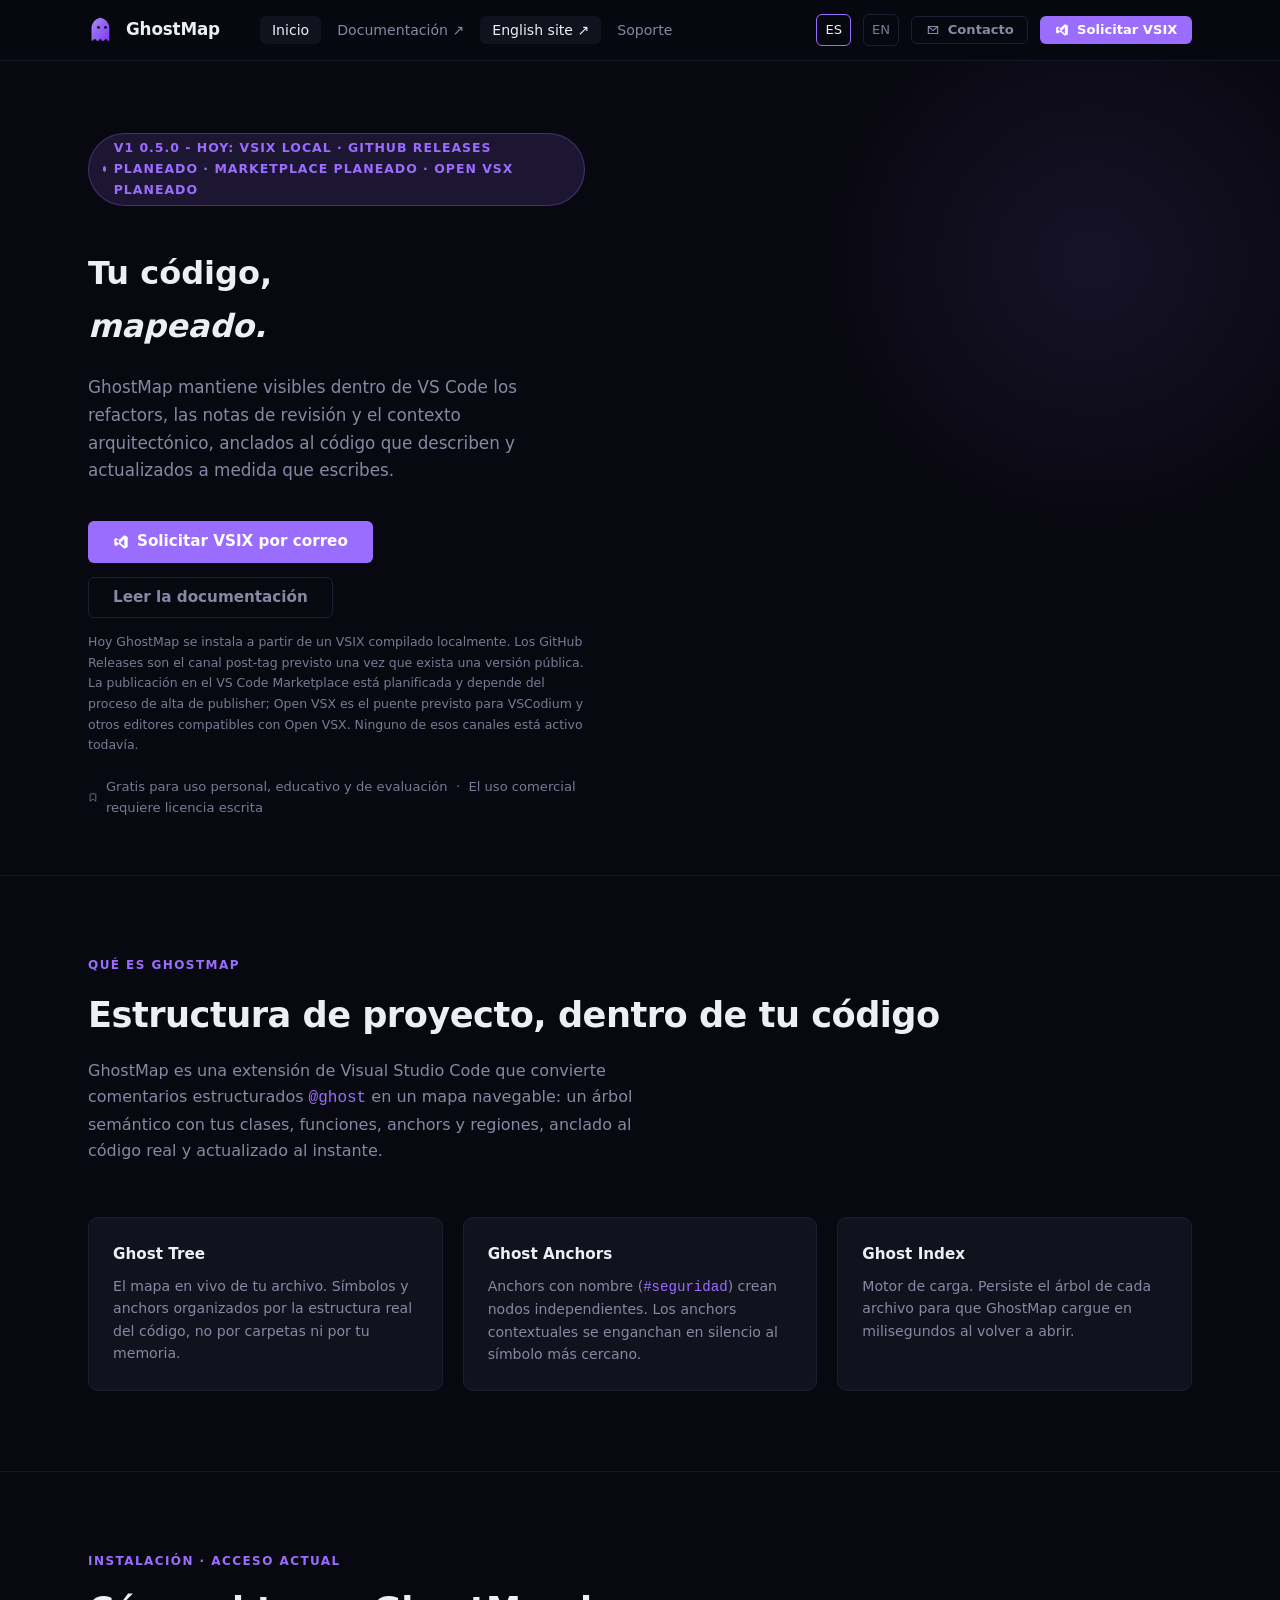
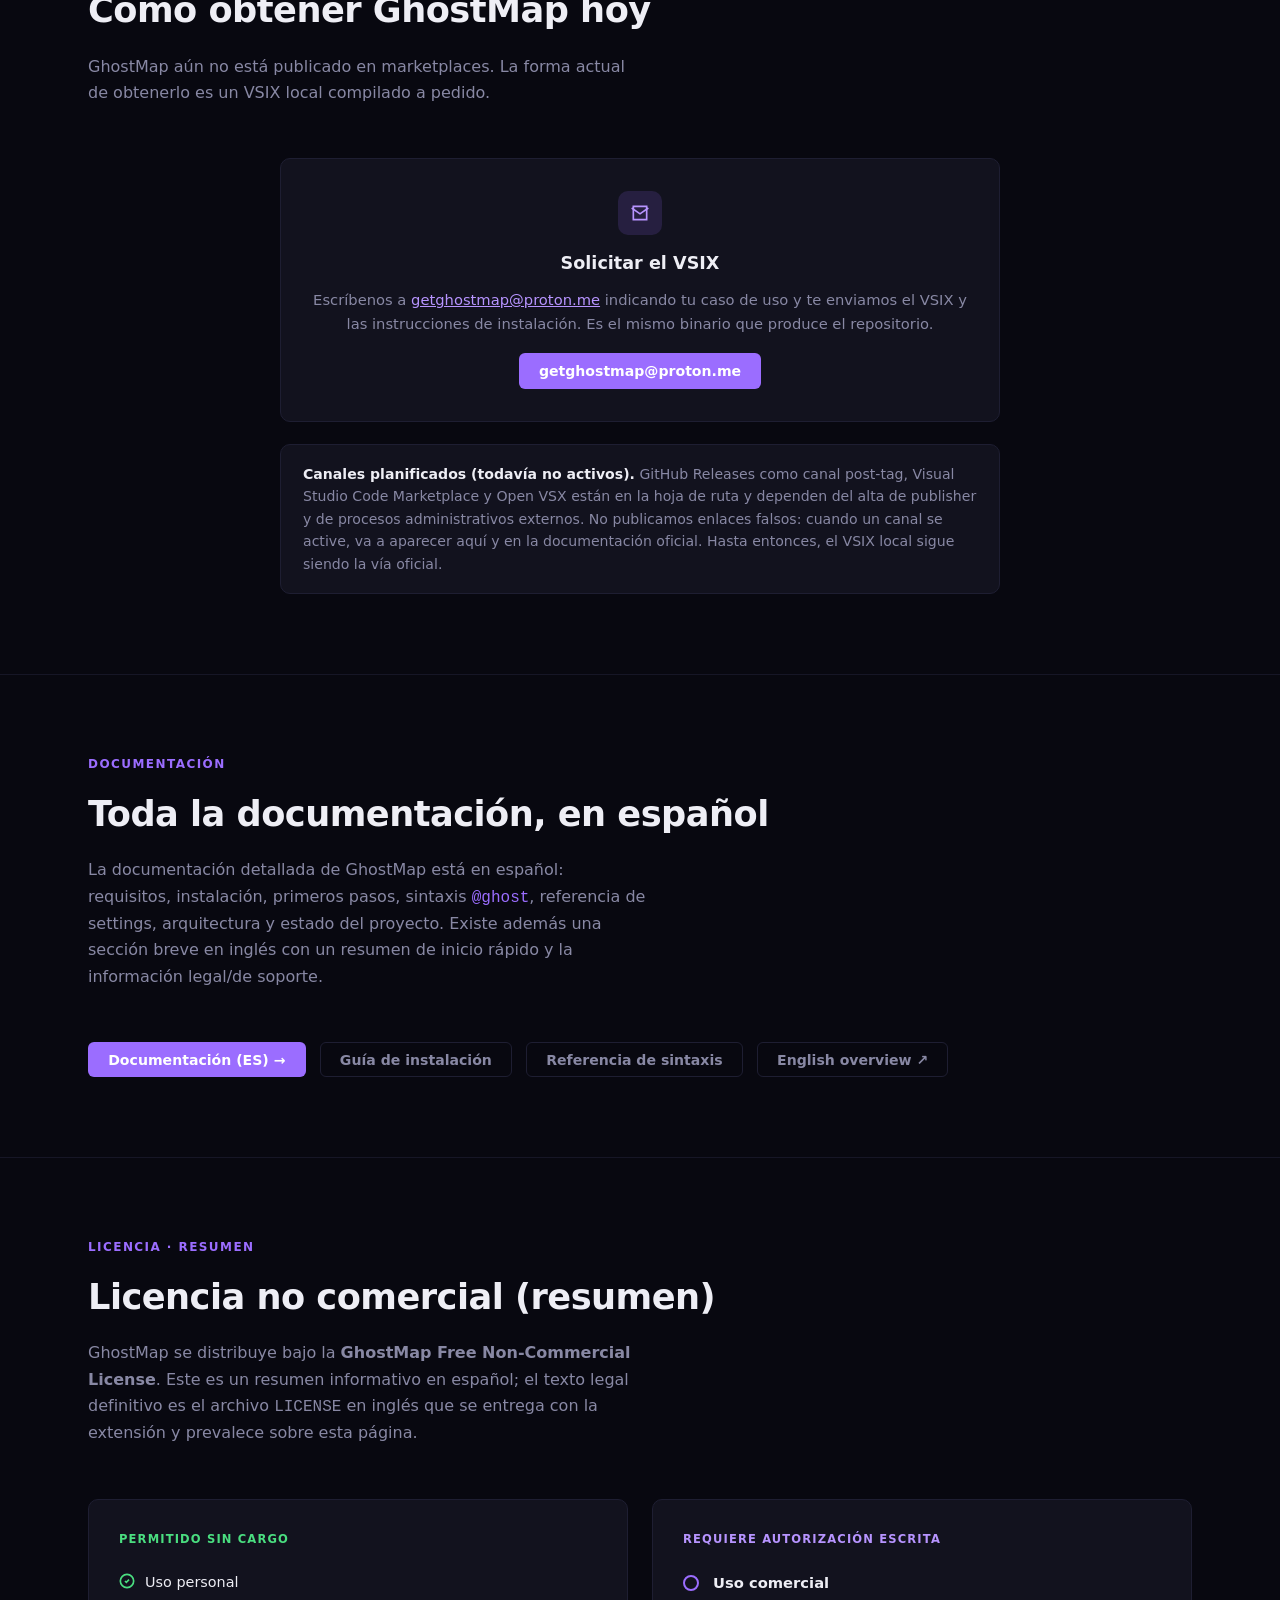
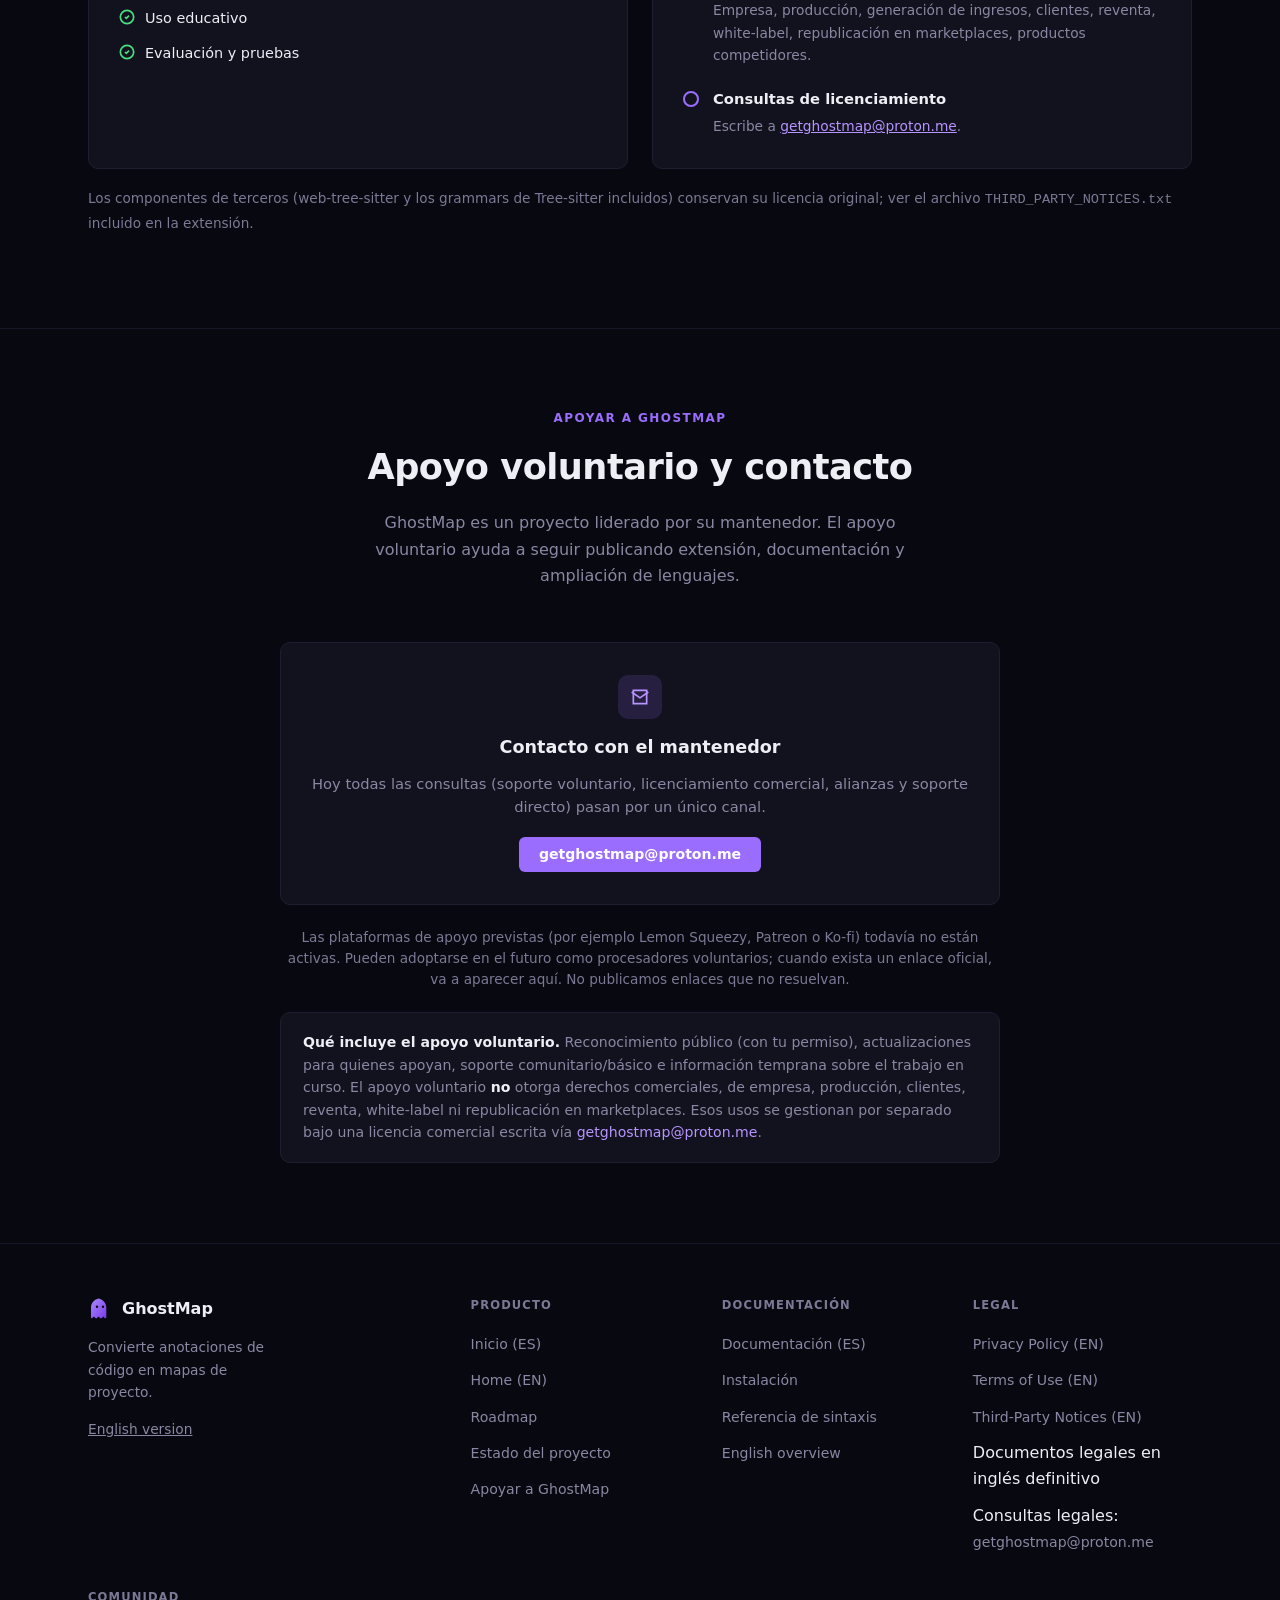
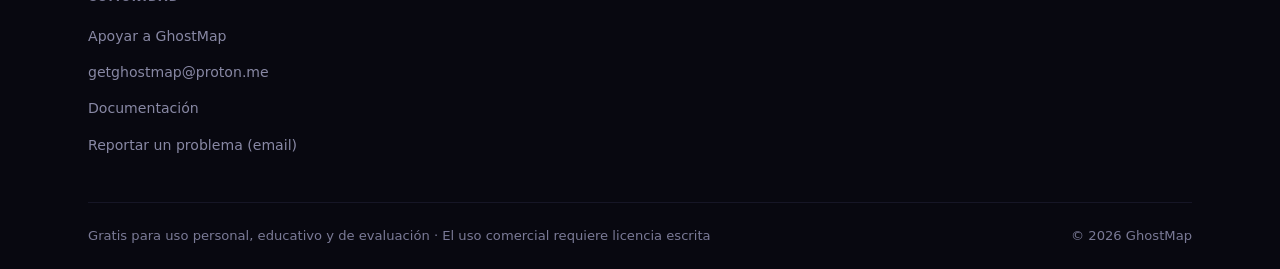
==== es/index.html @ 794456ee "chore(publication): add spanish entry and canonical logo" ====
<!DOCTYPE html>
<html lang="es">
<head>
  <meta charset="UTF-8" />
  <meta name="viewport" content="width=device-width, initial-scale=1.0" />
  <title>GhostMap - Tu código, mapeado.</title>
  <meta name="description" content="GhostMap es una extensión de productividad para VS Code que convierte anotaciones @ghost en un mapa de proyecto navegable. Gratis para uso personal, educativo y de evaluación." />
  <link rel="icon" type="image/svg+xml" href="../img/ghost-logo.svg" />
  <link rel="alternate icon" type="image/png" href="../img/ghost-logo.png" />
  <link rel="preconnect" href="https://fonts.googleapis.com">
  <link rel="preconnect" href="https://fonts.gstatic.com" crossorigin>
  <link href="https://fonts.googleapis.com/css2?family=Space+Grotesk:wght@400;500;600;700;800&family=Inter:wght@400;500;600;700&family=JetBrains+Mono:wght@400;500;700&display=swap" rel="stylesheet">
  <link rel="canonical" href="https://ghostmap-liard.vercel.app/es/" />
  <link rel="alternate" hreflang="en" href="https://ghostmap-liard.vercel.app/" />
  <link rel="alternate" hreflang="es" href="https://ghostmap-liard.vercel.app/es/" />
  <link rel="alternate" hreflang="x-default" href="https://ghostmap-liard.vercel.app/" />
  <meta name="theme-color" content="#080810" />
  <meta name="author" content="GhostMap contributors" />
  <meta name="referrer" content="strict-origin-when-cross-origin" />
  <meta http-equiv="Content-Security-Policy" content="default-src 'self'; style-src 'self' 'unsafe-inline' https://fonts.googleapis.com; font-src 'self' https://fonts.gstatic.com; img-src 'self' data:; connect-src 'self'; frame-ancestors 'none'; base-uri 'self'; form-action 'self'" />

  <meta property="og:type" content="website" />
  <meta property="og:site_name" content="GhostMap" />
  <meta property="og:locale" content="es_ES" />
  <meta property="og:locale:alternate" content="en_US" />
  <meta property="og:title" content="GhostMap - Tu código, mapeado." />
  <meta property="og:description" content="Un mapa navegable y en vivo de tu código dentro de VS Code. 19 lenguajes. Anotaciones @ghost. Sin telemetría." />
  <meta property="og:url" content="https://ghostmap-liard.vercel.app/es/" />
  <meta property="og:image" content="../img/ghost-logo.png" />
  <meta name="twitter:card" content="summary" />
  <meta name="twitter:title" content="GhostMap - Tu código, mapeado." />
  <meta name="twitter:description" content="Un mapa navegable y en vivo de tu código dentro de VS Code. 19 lenguajes. Anotaciones @ghost. Sin telemetría." />
  <meta name="twitter:image" content="../img/ghost-logo.png" />

  <link rel="stylesheet" href="../css/styles.css" />
</head>
<body>

<a class="skip-link" href="#main">Saltar al contenido</a>

<header class="nav">
  <div class="container nav__inner">
    <a href="index.html" class="nav__brand">
      <img src="../img/ghost-logo.svg" alt="GhostMap" />
      GhostMap
    </a>
    <nav>
      <ul class="nav__links" id="primary-nav">
        <li><a href="index.html">Inicio</a></li>
        <li><a href="https://ghostmap-docs.vercel.app/" target="_blank" rel="noopener">Documentación ↗</a></li>
        <li><a href="../index.html">English site ↗</a></li>
        <li><a href="#soporte">Soporte</a></li>
      </ul>
    </nav>
    <div class="nav__right">
      <span class="nav__lang nav__lang--active" aria-current="true">ES</span>
      <a href="../index.html" class="nav__lang" hreflang="en" aria-label="View in English">EN</a>
      <a href="mailto:getghostmap@proton.me" class="btn btn--outline btn--sm">
        <svg width="14" height="14" viewBox="0 0 24 24" fill="none" stroke="currentColor" stroke-width="2"><path d="M4 6h16v12H4z"/><path d="M4 6l8 7 8-7"/></svg>
        Contacto
      </a>
      <a href="mailto:getghostmap@proton.me?subject=GhostMap%20VSIX%20request" class="btn btn--primary btn--sm">
        <svg width="14" height="14" viewBox="0 0 24 24" fill="currentColor"><path d="M17 2 9 9 4.5 6 2 7.5v9L4.5 18 9 15l8 7 5-2.4V4.4ZM9 14.2 5 11.5v-3L9 9.8Zm8 4.3-5.9-5.2L17 7.5Z"/></svg>
        Solicitar VSIX
      </a>
      <button class="nav__mobile-toggle" aria-label="Abrir menú de navegación" aria-expanded="false" aria-controls="primary-nav">
        <svg width="22" height="22" viewBox="0 0 24 24" fill="none" stroke="currentColor" stroke-width="2"><path d="M3 6h18M3 12h18M3 18h18"/></svg>
      </button>
    </div>
  </div>
</header>

<main id="main">
  <div class="container">
    <div class="hero-split">
      <div class="hero-split__content">
        <div class="hero__eyebrow">
          <span class="dot"></span>
          V1 0.5.0 - Hoy: VSIX local · GitHub Releases planeado · Marketplace planeado · Open VSX planeado
        </div>
        <h1>Tu código,<br /><em>mapeado.</em></h1>
        <p class="hero__sub">
          GhostMap mantiene visibles dentro de VS Code los refactors, las notas
          de revisión y el contexto arquitectónico, anclados al código que
          describen y actualizados a medida que escribes.
        </p>
        <div class="hero__actions">
          <a href="mailto:getghostmap@proton.me?subject=GhostMap%20VSIX%20request" class="btn btn--primary btn--lg">
            <svg width="16" height="16" viewBox="0 0 24 24" fill="currentColor"><path d="M17 2 9 9 4.5 6 2 7.5v9L4.5 18 9 15l8 7 5-2.4V4.4ZM9 14.2 5 11.5v-3L9 9.8Zm8 4.3-5.9-5.2L17 7.5Z"/></svg>
            Solicitar VSIX por correo
          </a>
          <a href="https://ghostmap-docs.vercel.app/" class="btn btn--outline btn--lg">Leer la documentación</a>
        </div>
        <p style="margin-top:14px;font-size:0.78rem;color:var(--text-faint);max-width:520px">
          Hoy GhostMap se instala a partir de un VSIX compilado localmente.
          Los GitHub Releases son el canal post-tag previsto una vez que exista
          una versión pública. La publicación en el VS Code Marketplace está
          planificada y depende del proceso de alta de publisher; Open VSX es
          el puente previsto para VSCodium y otros editores compatibles con
          Open VSX. Ninguno de esos canales está activo todavía.
        </p>
        <div class="hero__meta">
          <svg width="13" height="13" viewBox="0 0 24 24" fill="none" stroke="currentColor" stroke-width="2"><path d="M19 21 12 16 5 21V5a2 2 0 0 1 2-2h10a2 2 0 0 1 2 2Z"/></svg>
          Gratis para uso personal, educativo y de evaluación &nbsp;·&nbsp; El uso comercial requiere licencia escrita
        </div>
      </div>
    </div>
  </div>

  <section class="section section--bordered">
    <div class="container">
      <div class="section__head">
        <div class="section__label">Qué es GhostMap</div>
        <h2 class="section__title">Estructura de proyecto, dentro de tu código</h2>
        <p class="section__desc">
          GhostMap es una extensión de Visual Studio Code que convierte
          comentarios estructurados <code style="color:var(--violet)">@ghost</code>
          en un mapa navegable: un árbol semántico con tus clases, funciones,
          anchors y regiones, anclado al código real y actualizado al instante.
        </p>
      </div>

      <div class="features-grid">
        <div class="feat-card">
          <h3>Ghost Tree</h3>
          <p>El mapa en vivo de tu archivo. Símbolos y anchors organizados por la estructura real del código, no por carpetas ni por tu memoria.</p>
        </div>
        <div class="feat-card">
          <h3>Ghost Anchors</h3>
          <p>Anchors con nombre (<code style="color:var(--violet)">#seguridad</code>) crean nodos independientes. Los anchors contextuales se enganchan en silencio al símbolo más cercano.</p>
        </div>
        <div class="feat-card">
          <h3>Ghost Index</h3>
          <p>Motor de carga. Persiste el árbol de cada archivo para que GhostMap cargue en milisegundos al volver a abrir.</p>
        </div>
      </div>
    </div>
  </section>

  <section class="section section--bordered" id="instalacion">
    <div class="container">
      <div class="section__head">
        <div class="section__label">Instalación · Acceso actual</div>
        <h2 class="section__title">Cómo obtener GhostMap hoy</h2>
        <p class="section__desc">
          GhostMap aún no está publicado en marketplaces. La forma actual de
          obtenerlo es un VSIX local compilado a pedido.
        </p>
      </div>

      <div class="support">
        <div class="support__cta">
          <div class="support__cta-icon">
            <svg width="20" height="20" viewBox="0 0 24 24" fill="none" stroke="currentColor" stroke-width="2"><path d="M4 4h16v16H4z"/><path d="M22 6 12 13 2 6"/></svg>
          </div>
          <h3 class="support__cta-title">Solicitar el VSIX</h3>
          <p class="support__cta-text">
            Escríbenos a
            <a href="mailto:getghostmap@proton.me?subject=GhostMap%20VSIX%20request" style="color:var(--violet-bright)">getghostmap@proton.me</a>
            indicando tu caso de uso y te enviamos el VSIX y las instrucciones
            de instalación. Es el mismo binario que produce el repositorio.
          </p>
          <a href="mailto:getghostmap@proton.me?subject=GhostMap%20VSIX%20request" class="btn btn--primary">getghostmap@proton.me</a>
        </div>

        <div class="support__note">
          <strong>Canales planificados (todavía no activos).</strong>
          GitHub Releases como canal post-tag, Visual Studio Code Marketplace
          y Open VSX están en la hoja de ruta y dependen del alta de publisher
          y de procesos administrativos externos. No publicamos enlaces falsos:
          cuando un canal se active, va a aparecer aquí y en la documentación
          oficial. Hasta entonces, el VSIX local sigue siendo la vía oficial.
        </div>
      </div>
    </div>
  </section>

  <section class="section section--bordered">
    <div class="container">
      <div class="section__head">
        <div class="section__label">Documentación</div>
        <h2 class="section__title">Toda la documentación, en español</h2>
        <p class="section__desc">
          La documentación detallada de GhostMap está en español: requisitos,
          instalación, primeros pasos, sintaxis <code style="color:var(--violet)">@ghost</code>,
          referencia de settings, arquitectura y estado del proyecto.
          Existe además una sección breve en inglés con un resumen de inicio
          rápido y la información legal/de soporte.
        </p>
      </div>
      <div style="display:flex;gap:14px;flex-wrap:wrap">
        <a href="https://ghostmap-docs.vercel.app/" class="btn btn--primary">Documentación (ES) →</a>
        <a href="https://ghostmap-docs.vercel.app/get-started/instalacion" class="btn btn--outline">Guía de instalación</a>
        <a href="https://ghostmap-docs.vercel.app/reference/sintaxis" class="btn btn--outline">Referencia de sintaxis</a>
        <a href="https://ghostmap-docs.vercel.app/en/overview" class="btn btn--outline">English overview ↗</a>
      </div>
    </div>
  </section>

  <section class="section section--bordered" id="licencia">
    <div class="container">
      <div class="section__head">
        <div class="section__label">Licencia · Resumen</div>
        <h2 class="section__title">Licencia no comercial (resumen)</h2>
        <p class="section__desc">
          GhostMap se distribuye bajo la <strong>GhostMap Free Non-Commercial License</strong>.
          Este es un resumen informativo en español; el texto legal definitivo
          es el archivo <code>LICENSE</code> en inglés que se entrega con la
          extensión y prevalece sobre esta página.
        </p>
      </div>
      <div class="roadmap-split">
        <div class="roadmap-card roadmap-card--v1">
          <div class="roadmap-card__label">Permitido sin cargo</div>
          <ul class="checklist">
            <li><svg width="16" height="16" viewBox="0 0 24 24" fill="none" stroke="var(--green)" stroke-width="2.5"><circle cx="12" cy="12" r="10"/><path d="m9 12 2 2 4-4"/></svg>Uso personal</li>
            <li><svg width="16" height="16" viewBox="0 0 24 24" fill="none" stroke="var(--green)" stroke-width="2.5"><circle cx="12" cy="12" r="10"/><path d="m9 12 2 2 4-4"/></svg>Uso educativo</li>
            <li><svg width="16" height="16" viewBox="0 0 24 24" fill="none" stroke="var(--green)" stroke-width="2.5"><circle cx="12" cy="12" r="10"/><path d="m9 12 2 2 4-4"/></svg>Evaluación y pruebas</li>
          </ul>
        </div>
        <div class="roadmap-card roadmap-card--v2">
          <div class="roadmap-card__label">Requiere autorización escrita</div>
          <ul class="vision-list">
            <li><span class="ring"></span><div><h4>Uso comercial</h4><p>Empresa, producción, generación de ingresos, clientes, reventa, white-label, republicación en marketplaces, productos competidores.</p></div></li>
            <li><span class="ring"></span><div><h4>Consultas de licenciamiento</h4><p>Escribe a <a href="mailto:getghostmap@proton.me" style="color:var(--violet-bright)">getghostmap@proton.me</a>.</p></div></li>
          </ul>
        </div>
      </div>
      <p style="margin-top:18px;font-size:0.85rem;color:var(--text-faint)">
        Los componentes de terceros (web-tree-sitter y los grammars de
        Tree-sitter incluidos) conservan su licencia original; ver el archivo
        <code>THIRD_PARTY_NOTICES.txt</code> incluido en la extensión.
      </p>
    </div>
  </section>

  <section class="section section--bordered" id="soporte">
    <div class="container">
      <div class="section__head section__head--center">
        <div class="section__label">Apoyar a GhostMap</div>
        <h2 class="section__title">Apoyo voluntario y contacto</h2>
        <p class="section__desc">
          GhostMap es un proyecto liderado por su mantenedor. El apoyo
          voluntario ayuda a seguir publicando extensión, documentación y
          ampliación de lenguajes.
        </p>
      </div>

      <div class="support">
        <div class="support__cta">
          <div class="support__cta-icon">
            <svg width="20" height="20" viewBox="0 0 24 24" fill="none" stroke="currentColor" stroke-width="2"><path d="M4 4h16v16H4z"/><path d="M22 6 12 13 2 6"/></svg>
          </div>
          <h3 class="support__cta-title">Contacto con el mantenedor</h3>
          <p class="support__cta-text">
            Hoy todas las consultas (soporte voluntario, licenciamiento
            comercial, alianzas y soporte directo) pasan por un único canal.
          </p>
          <a href="mailto:getghostmap@proton.me" class="btn btn--primary">getghostmap@proton.me</a>
        </div>

        <p class="support__future">
          Las plataformas de apoyo previstas (por ejemplo Lemon Squeezy,
          Patreon o Ko-fi) todavía no están activas. Pueden adoptarse en el
          futuro como procesadores voluntarios; cuando exista un enlace
          oficial, va a aparecer aquí. No publicamos enlaces que no resuelvan.
        </p>

        <div class="support__note">
          <strong>Qué incluye el apoyo voluntario.</strong>
          Reconocimiento público (con tu permiso), actualizaciones para
          quienes apoyan, soporte comunitario/básico e información temprana
          sobre el trabajo en curso. El apoyo voluntario <strong>no</strong>
          otorga derechos comerciales, de empresa, producción, clientes,
          reventa, white-label ni republicación en marketplaces. Esos usos se
          gestionan por separado bajo una licencia comercial escrita vía
          <a href="mailto:getghostmap@proton.me">getghostmap@proton.me</a>.
        </div>
      </div>
    </div>
  </section>
</main>

<footer class="footer">
  <div class="container">
    <div class="footer__grid">
      <div>
        <div class="footer__brand">
          <img src="../img/ghost-logo.svg" alt="GhostMap" />
          GhostMap
        </div>
        <p class="footer__tagline">Convierte anotaciones de código en mapas de proyecto.</p>
        <p class="footer__tagline" style="margin-top:8px"><a href="../index.html" hreflang="en">English version</a></p>
      </div>
      <div class="footer__col">
        <h4>Producto</h4>
        <ul>
          <li><a href="index.html">Inicio (ES)</a></li>
          <li><a href="../index.html">Home (EN)</a></li>
          <li><a href="https://ghostmap-docs.vercel.app/roadmap/vision-v2">Roadmap</a></li>
          <li><a href="https://ghostmap-docs.vercel.app/status/estado-del-proyecto">Estado del proyecto</a></li>
          <li><a href="#soporte">Apoyar a GhostMap</a></li>
        </ul>
      </div>
      <div class="footer__col">
        <h4>Documentación</h4>
        <ul>
          <li><a href="https://ghostmap-docs.vercel.app/">Documentación (ES)</a></li>
          <li><a href="https://ghostmap-docs.vercel.app/get-started/instalacion">Instalación</a></li>
          <li><a href="https://ghostmap-docs.vercel.app/reference/sintaxis">Referencia de sintaxis</a></li>
          <li><a href="https://ghostmap-docs.vercel.app/en/overview">English overview</a></li>
        </ul>
      </div>
      <div class="footer__col">
        <h4>Legal</h4>
        <ul>
          <li><a href="../pages/privacy.html">Privacy Policy (EN)</a></li>
          <li><a href="../pages/terms.html">Terms of Use (EN)</a></li>
          <li><a href="../pages/notices.html">Third-Party Notices (EN)</a></li>
          <li>Documentos legales en inglés definitivo</li>
          <li>Consultas legales: <a href="mailto:getghostmap@proton.me">getghostmap@proton.me</a></li>
        </ul>
      </div>
      <div class="footer__col">
        <h4>Comunidad</h4>
        <ul>
          <li><a href="#soporte">Apoyar a GhostMap</a></li>
          <li><a href="mailto:getghostmap@proton.me">getghostmap@proton.me</a></li>
          <li><a href="https://ghostmap-docs.vercel.app/">Documentación</a></li>
          <li><a href="mailto:getghostmap@proton.me">Reportar un problema (email)</a></li>
        </ul>
      </div>
    </div>
    <div class="footer__bottom">
      <span>Gratis para uso personal, educativo y de evaluación · El uso comercial requiere licencia escrita</span>
      <span>© <span id="year">2026</span> GhostMap</span>
    </div>
  </div>
</footer>

<script src="../js/main.js"></script>
</body>
</html>
---- css/styles.css ----
/* ============================================================
   GhostMap — Design System
   Palette: near-black bg, violet accent, ghost-glow signature
   Type: Space Grotesk (display) + Inter (body) + JetBrains Mono (code)
   Signature: Ghost glow — a soft violet aura around key elements
   ============================================================ */

:root {
  /* Palette */
  --bg:           #080810;
  --bg-2:         #0e0e1a;
  --bg-3:         #131325;
  --surface:      #12121e;
  --surface-2:    #191928;
  --border:       #1e1e32;
  --border-soft:  #161626;

  --text:         #eeeef5;
  --text-muted:   #8888a4;
  --text-faint:   #7a7a96;

  --violet:       #9b6dff;
  --violet-bright:#b794ff;
  --violet-dim:   rgba(155, 109, 255, 0.15);
  --violet-glow:  rgba(155, 109, 255, 0.25);

  --green:        #4ade80;
  --blue:         #60a5fa;
  --amber:        #fbbf24;
  --red:          #f87171;

  /* Type */
  --font-display: 'Space Grotesk', system-ui, sans-serif;
  --font-body:    'Inter', system-ui, sans-serif;
  --font-mono:    'JetBrains Mono', 'Fira Code', monospace;

  /* Radii */
  --r-sm: 6px;
  --r:    10px;
  --r-lg: 16px;

  --container: 1160px;
}

*, *::before, *::after { box-sizing: border-box; }
html { scroll-behavior: smooth; }

body {
  margin: 0;
  background: var(--bg);
  color: var(--text);
  font-family: var(--font-body);
  font-size: 16px;
  line-height: 1.65;
  -webkit-font-smoothing: antialiased;
}

img { display: block; max-width: 100%; }
a { color: inherit; }

.container {
  max-width: var(--container);
  margin: 0 auto;
  padding: 0 28px;
}

/* ── Navbar ─────────────────────────────────────────────── */

.nav {
  position: sticky;
  top: 0;
  z-index: 100;
  background: rgba(8, 8, 16, 0.85);
  backdrop-filter: blur(12px);
  border-bottom: 1px solid var(--border-soft);
}

.nav__inner {
  display: flex;
  align-items: center;
  height: 60px;
  gap: 40px;
}

.nav__brand {
  display: flex;
  align-items: center;
  gap: 10px;
  text-decoration: none;
  font-family: var(--font-display);
  font-weight: 700;
  font-size: 1.05rem;
  letter-spacing: -0.01em;
  flex-shrink: 0;
}

.nav__brand img {
  width: 28px;
  height: 28px;
  border-radius: 8px;
}

.nav__links {
  display: flex;
  align-items: center;
  gap: 4px;
  list-style: none;
  margin: 0;
  padding: 0;
  flex: 1;
}

.nav__links a {
  text-decoration: none;
  color: var(--text-muted);
  font-size: 0.88rem;
  font-weight: 500;
  padding: 6px 12px;
  border-radius: var(--r-sm);
  transition: color 0.15s, background 0.15s;
  white-space: nowrap;
}

.nav__links a:hover,
.nav__links a.active {
  color: var(--text);
  background: var(--surface);
}

.nav__right {
  display: flex;
  align-items: center;
  gap: 12px;
  margin-left: auto;
}

.nav__lang {
  font-size: 0.82rem;
  color: var(--text-faint);
  text-decoration: none;
  padding: 4px 8px;
  border-radius: var(--r-sm);
  border: 1px solid var(--border);
  transition: color 0.15s, border-color 0.15s;
}
.nav__lang:hover { color: var(--text-muted); border-color: var(--violet); }
.nav__lang--active { color: var(--text); border-color: var(--violet); cursor: default; }

.nav__mobile-toggle {
  display: none;
  background: none;
  border: none;
  color: var(--text);
  cursor: pointer;
  padding: 6px;
}

/* ── Buttons ─────────────────────────────────────────────── */

.btn {
  display: inline-flex;
  align-items: center;
  gap: 8px;
  font-family: var(--font-body);
  font-weight: 600;
  font-size: 0.88rem;
  text-decoration: none;
  padding: 0.6rem 1.2rem;
  border-radius: var(--r-sm);
  border: 1px solid transparent;
  cursor: pointer;
  transition: transform 0.15s, box-shadow 0.15s, border-color 0.15s, background 0.15s;
  white-space: nowrap;
  line-height: 1;
}

.btn--primary {
  background: var(--violet);
  color: #fff;
  box-shadow: 0 0 0 0 var(--violet-glow);
}
.btn--primary:hover {
  transform: translateY(-1px);
  box-shadow: 0 8px 28px var(--violet-glow);
}

.btn--outline {
  background: transparent;
  border-color: var(--border);
  color: var(--text-muted);
}
.btn--outline:hover {
  border-color: var(--violet);
  color: var(--text);
}

.btn--lg { padding: 0.75rem 1.5rem; font-size: 0.95rem; }
.btn--sm { padding: 0.4rem 0.85rem; font-size: 0.82rem; }

/* ── Ghost Glow — the signature element ─────────────────── */
/* Used sparingly on key visuals to give them the "ghost aura" */

.ghost-glow {
  position: relative;
}
.ghost-glow::before {
  content: '';
  position: absolute;
  inset: -40px;
  background: radial-gradient(ellipse at center, var(--violet-glow) 0%, transparent 70%);
  pointer-events: none;
  border-radius: 50%;
  animation: pulse-glow 4s ease-in-out infinite;
}

@keyframes pulse-glow {
  0%, 100% { opacity: 0.6; transform: scale(1); }
  50%       { opacity: 1;   transform: scale(1.08); }
}

/* ── Page hero ───────────────────────────────────────────── */

.hero {
  padding: 80px 0 64px;
  position: relative;
  overflow: hidden;
}

.hero::after {
  content: '';
  position: absolute;
  top: -160px;
  left: 50%;
  transform: translateX(-50%);
  width: 800px;
  height: 400px;
  background: radial-gradient(ellipse, rgba(155,109,255,0.12) 0%, transparent 70%);
  pointer-events: none;
}

.hero--center { text-align: center; }
.hero--center .hero__sub { margin: 0 auto; }

.hero__eyebrow {
  display: inline-flex;
  align-items: center;
  gap: 8px;
  font-size: 0.78rem;
  font-weight: 700;
  letter-spacing: 0.08em;
  text-transform: uppercase;
  color: var(--violet);
  background: var(--violet-dim);
  border: 1px solid rgba(155,109,255,0.3);
  border-radius: 999px;
  padding: 0.28rem 0.85rem;
  margin-bottom: 20px;
}

.hero__eyebrow .dot {
  width: 6px; height: 6px;
  border-radius: 50%;
  background: var(--violet);
  animation: blink 2s ease-in-out infinite;
}

@keyframes blink {
  0%, 100% { opacity: 1; }
  50%       { opacity: 0.3; }
}

.hero h1 {
  font-family: var(--font-display);
  font-size: clamp(2.4rem, 5vw, 3.8rem);
  font-weight: 800;
  letter-spacing: -0.025em;
  line-height: 1.06;
  margin: 0 0 20px;
}

.hero h1 em {
  font-style: normal;
  color: var(--violet-bright);
}

.hero__sub {
  color: var(--text-muted);
  font-size: 1.05rem;
  max-width: 520px;
  margin: 0 0 36px;
}

.hero__actions {
  display: flex;
  align-items: center;
  gap: 14px;
  flex-wrap: wrap;
}

.hero--center .hero__actions { justify-content: center; }

.hero__meta {
  margin-top: 20px;
  display: flex;
  align-items: center;
  gap: 8px;
  font-size: 0.82rem;
  color: var(--text-faint);
}

.hero--center .hero__meta { justify-content: center; }

/* ── Section wrappers ────────────────────────────────────── */

.section {
  padding: 80px 0;
}

.section--bordered {
  border-top: 1px solid var(--border-soft);
}

.section__label {
  font-size: 0.75rem;
  font-weight: 700;
  letter-spacing: 0.12em;
  text-transform: uppercase;
  color: var(--violet);
  margin-bottom: 10px;
}

.section__title {
  font-family: var(--font-display);
  font-size: clamp(1.6rem, 3vw, 2.2rem);
  font-weight: 800;
  letter-spacing: -0.015em;
  margin: 0 0 14px;
}

.section__desc {
  color: var(--text-muted);
  max-width: 560px;
  margin: 0;
}

.section__head {
  margin-bottom: 52px;
}

.section__head--center {
  text-align: center;
}

.section__head--center .section__desc {
  margin: 0 auto;
}

/* ── Code / Tree panels ──────────────────────────────────── */

.panel {
  background: var(--surface);
  border: 1px solid var(--border);
  border-radius: var(--r);
  overflow: hidden;
}

.panel__bar {
  display: flex;
  align-items: center;
  gap: 8px;
  padding: 10px 14px;
  border-bottom: 1px solid var(--border);
  background: var(--bg-2);
}

.panel__dots { display: flex; gap: 6px; }
.panel__dot { width: 10px; height: 10px; border-radius: 50%; }
.panel__dot--r { background: #ff5f56; }
.panel__dot--y { background: #ffbd2e; }
.panel__dot--g { background: #27c93f; }

.panel__title {
  font-family: var(--font-mono);
  font-size: 0.75rem;
  color: var(--text-faint);
  margin-left: 4px;
}

.panel__body {
  padding: 18px 20px;
}

/* Code syntax colors */
.code { font-family: var(--font-mono); font-size: 0.82rem; line-height: 1.7; white-space: pre; overflow-x: auto; }
.code .ln  { display: inline-block; width: 24px; color: var(--text-faint); text-align: right; margin-right: 16px; user-select: none; }
.code .kw  { color: #c792ea; }
.code .fn  { color: #82aaff; }
.code .cls { color: var(--violet-bright); }
.code .str { color: #c3e88d; }
.code .num { color: #f78c6c; }
.code .cm  { color: var(--text-faint); }
.code .gh  { color: var(--violet); }   /* @ghost annotation */
.code .gs  { color: var(--amber); }    /* ghost status */
.code .gd  { color: var(--green); }    /* ghost done */
.code .line { display: block; }
.code .line--hl {
  background: rgba(155,109,255,0.18);
  margin: 0 -20px;
  padding: 0 20px;
  border-radius: 3px;
}

/* Ghost Tree */
.tree { font-family: var(--font-mono); font-size: 0.8rem; }
.tree-row {
  display: flex;
  align-items: center;
  gap: 6px;
  padding: 4px 0;
  color: var(--text-muted);
}
.tree-row--i1 { padding-left: 18px; }
.tree-row--i2 { padding-left: 36px; }
.tree-row--i3 { padding-left: 54px; }
.tree-row__name { color: var(--text); }
.tree-row__badge {
  margin-left: auto;
  font-size: 0.68rem;
  font-weight: 700;
  letter-spacing: 0.04em;
  padding: 1px 6px;
  border-radius: 4px;
}
.badge--todo     { color: var(--blue);  background: rgba(96,165,250,0.12); }
.badge--review   { color: var(--amber); background: rgba(251,191,36,0.12); }
.badge--done     { color: var(--green); background: rgba(74,222,128,0.12); }
.badge--progress { color: var(--violet-bright); background: var(--violet-dim); }

.icon-c  { color: var(--violet-bright); flex-shrink: 0; }
.icon-f  { color: var(--blue); flex-shrink: 0; }
.icon-a  { color: var(--green); flex-shrink: 0; }
.icon-ch { color: var(--text-faint); flex-shrink: 0; }

/* ── Home: split hero ────────────────────────────────────── */

.hero-split {
  display: grid;
  grid-template-columns: 1fr 1.1fr;
  gap: 60px;
  align-items: center;
  padding: 72px 0 56px;
  position: relative;
}

.hero-split::after {
  content: '';
  position: absolute;
  top: -100px; right: -200px;
  width: 600px; height: 600px;
  background: radial-gradient(ellipse, rgba(155,109,255,0.1) 0%, transparent 65%);
  pointer-events: none;
}

/* ── Feature cards ───────────────────────────────────────── */

.features-grid {
  display: grid;
  grid-template-columns: repeat(3, 1fr);
  gap: 20px;
}

.feat-card {
  background: var(--surface);
  border: 1px solid var(--border);
  border-radius: var(--r);
  padding: 24px;
  transition: border-color 0.2s, transform 0.2s;
}

.feat-card:hover {
  border-color: rgba(155,109,255,0.4);
  transform: translateY(-2px);
}

.feat-card__icon {
  width: 38px; height: 38px;
  border-radius: 9px;
  background: var(--violet-dim);
  display: flex;
  align-items: center;
  justify-content: center;
  color: var(--violet-bright);
  margin-bottom: 16px;
}

.feat-card h3 {
  font-family: var(--font-display);
  font-size: 0.95rem;
  font-weight: 700;
  margin: 0 0 8px;
  display: flex;
  align-items: center;
  gap: 8px;
}

.feat-card__tag {
  font-size: 0.68rem;
  font-weight: 700;
  letter-spacing: 0.06em;
  color: var(--violet);
  background: var(--violet-dim);
  border-radius: 4px;
  padding: 1px 6px;
}

.feat-card p {
  margin: 0;
  font-size: 0.88rem;
  color: var(--text-muted);
  line-height: 1.6;
}

/* ── Support section ─────────────────────────────────────── */

.support {
  max-width: 720px;
  margin: 0 auto;
  display: flex;
  flex-direction: column;
  gap: 22px;
}

.support__cta {
  background: var(--surface);
  border: 1px solid var(--border);
  border-radius: var(--r);
  padding: 32px 28px;
  text-align: center;
}

.support__cta-icon {
  width: 44px;
  height: 44px;
  border-radius: 10px;
  background: var(--violet-dim);
  color: var(--violet-bright);
  display: inline-flex;
  align-items: center;
  justify-content: center;
  margin-bottom: 14px;
}

.support__cta-title {
  font-family: var(--font-display);
  font-size: 1.1rem;
  font-weight: 700;
  margin: 0 0 10px;
  color: var(--text);
}

.support__cta-text {
  margin: 0 0 18px;
  font-size: 0.92rem;
  color: var(--text-muted);
  line-height: 1.6;
}

.support__future {
  margin: 0;
  font-size: 0.85rem;
  color: var(--text-faint);
  text-align: center;
  line-height: 1.55;
}

.support__note {
  margin: 0;
  padding: 18px 22px;
  background: var(--surface);
  border: 1px solid var(--border);
  border-radius: var(--r);
  font-size: 0.88rem;
  color: var(--text-muted);
  line-height: 1.6;
}

.support__note strong {
  color: var(--text);
}

.support__note a {
  color: var(--violet-bright);
  text-decoration: none;
}

/* ── Language grid ───────────────────────────────────────── */

.lang-grid {
  display: flex;
  flex-wrap: wrap;
  gap: 10px;
}

.lang-pill {
  display: flex;
  align-items: center;
  gap: 8px;
  background: var(--surface);
  border: 1px solid var(--border);
  border-radius: 999px;
  padding: 6px 14px;
  font-size: 0.84rem;
  font-weight: 500;
  color: var(--text-muted);
  transition: border-color 0.15s, color 0.15s;
}

.lang-pill:hover {
  border-color: var(--violet);
  color: var(--text);
}

.lang-pill .tier { width: 8px; height: 8px; border-radius: 50%; flex-shrink: 0; }
.tier--1 { background: var(--green); }
.tier--2 { background: var(--amber); }
.tier--3 { background: var(--red); }

/* ── How it works: steps ─────────────────────────────────── */

.steps {
  display: grid;
  grid-template-columns: repeat(3, 1fr);
  gap: 2px;
  background: var(--border-soft);
  border-radius: var(--r-lg);
  overflow: hidden;
}

.step {
  background: var(--surface);
  padding: 32px 28px;
  position: relative;
}

.step__num {
  font-family: var(--font-display);
  font-size: 2.5rem;
  font-weight: 800;
  color: var(--border);
  line-height: 1;
  margin-bottom: 16px;
  letter-spacing: -0.03em;
}

.step h3 {
  font-family: var(--font-display);
  font-size: 1rem;
  font-weight: 700;
  margin: 0 0 8px;
  color: var(--text);
}

.step p {
  margin: 0;
  font-size: 0.88rem;
  color: var(--text-muted);
}

.step__tag {
  display: inline-block;
  font-family: var(--font-mono);
  font-size: 0.72rem;
  color: var(--violet);
  background: var(--violet-dim);
  border-radius: 4px;
  padding: 2px 8px;
  margin-bottom: 14px;
}

/* ── Roadmap ─────────────────────────────────────────────── */

.roadmap-split {
  display: grid;
  grid-template-columns: 1fr 1fr;
  gap: 24px;
}

.roadmap-card {
  background: var(--surface);
  border: 1px solid var(--border);
  border-radius: var(--r);
  padding: 30px;
}

.roadmap-card__label {
  font-size: 0.72rem;
  font-weight: 800;
  letter-spacing: 0.1em;
  text-transform: uppercase;
  margin-bottom: 22px;
}

.roadmap-card--v1 .roadmap-card__label { color: var(--green); }
.roadmap-card--v2 .roadmap-card__label { color: var(--violet-bright); }

.checklist {
  list-style: none;
  margin: 0; padding: 0;
  display: flex;
  flex-direction: column;
  gap: 12px;
}

.checklist li {
  display: flex;
  align-items: flex-start;
  gap: 10px;
  font-size: 0.9rem;
  color: var(--text);
}

.checklist svg { flex-shrink: 0; margin-top: 2px; }

.vision-list {
  list-style: none;
  margin: 0; padding: 0;
  display: flex;
  flex-direction: column;
  gap: 20px;
}

.vision-list li { display: flex; gap: 14px; }

.vision-list .ring {
  flex-shrink: 0;
  margin-top: 4px;
  width: 16px; height: 16px;
  border-radius: 50%;
  border: 2px solid var(--violet);
}

.vision-list h4 {
  font-family: var(--font-display);
  font-size: 0.92rem;
  font-weight: 700;
  margin: 0 0 4px;
  display: flex;
  align-items: center;
  gap: 8px;
}

.vision-list p { margin: 0; font-size: 0.86rem; color: var(--text-muted); }

.vision-tag {
  font-family: var(--font-mono);
  font-size: 0.68rem;
  color: var(--violet);
  background: var(--violet-dim);
  border-radius: 4px;
  padding: 1px 6px;
  font-weight: normal;
}

/* ── CTA final ───────────────────────────────────────────── */

.cta-block {
  text-align: center;
  padding: 88px 0;
}

.cta-block h2 {
  font-family: var(--font-display);
  font-size: clamp(1.8rem, 3.5vw, 2.8rem);
  font-weight: 800;
  letter-spacing: -0.02em;
  margin: 0 0 16px;
}

.cta-block p {
  color: var(--text-muted);
  max-width: 480px;
  margin: 0 auto 36px;
}

/* ── Footer ──────────────────────────────────────────────── */

.footer {
  border-top: 1px solid var(--border-soft);
  padding: 52px 0 28px;
}

.footer__grid {
  display: grid;
  grid-template-columns: 1.6fr 1fr 1fr 1fr;
  gap: 32px;
  margin-bottom: 44px;
}

.footer__brand {
  display: flex;
  align-items: center;
  gap: 10px;
  font-family: var(--font-display);
  font-weight: 700;
  margin-bottom: 12px;
}

.footer__brand img { width: 24px; border-radius: 6px; }

.footer__tagline {
  font-size: 0.86rem;
  color: var(--text-muted);
  max-width: 200px;
}

.footer__col h4 {
  font-size: 0.72rem;
  font-weight: 700;
  letter-spacing: 0.1em;
  text-transform: uppercase;
  color: var(--text-faint);
  margin: 0 0 16px;
}

.footer__col ul {
  list-style: none;
  margin: 0; padding: 0;
  display: flex;
  flex-direction: column;
  gap: 10px;
}

.footer__col a {
  font-size: 0.88rem;
  color: var(--text-muted);
  text-decoration: none;
  transition: color 0.15s;
}

.footer__col a:hover { color: var(--text); }

.footer__bottom {
  border-top: 1px solid var(--border-soft);
  padding-top: 22px;
  display: flex;
  justify-content: space-between;
  align-items: center;
  font-size: 0.82rem;
  color: var(--text-faint);
  flex-wrap: wrap;
  gap: 10px;
}

/* ── Page-specific: Features ─────────────────────────────── */

.feat-hero-screenshot {
  border-radius: var(--r);
  border: 1px solid var(--border);
  overflow: hidden;
  box-shadow: 0 32px 80px -20px rgba(0,0,0,0.7), 0 0 0 1px var(--border);
}

.feat-hero-screenshot img {
  width: 100%;
  display: block;
}

.split-demo {
  display: grid;
  grid-template-columns: 1fr 1fr;
  gap: 32px;
  align-items: center;
}

.split-demo--reverse { direction: rtl; }
.split-demo--reverse > * { direction: ltr; }

.split-demo__text h2 {
  font-family: var(--font-display);
  font-size: clamp(1.4rem, 2.5vw, 1.9rem);
  font-weight: 800;
  letter-spacing: -0.015em;
  margin: 0 0 12px;
}

.split-demo__text p {
  color: var(--text-muted);
  margin: 0 0 20px;
  font-size: 0.95rem;
}

/* ── Concept pill links ──────────────────────────────────── */

.concept-link {
  display: inline-flex;
  align-items: center;
  gap: 6px;
  font-family: var(--font-mono);
  font-size: 0.8rem;
  color: var(--violet);
  background: var(--violet-dim);
  border: 1px solid rgba(155,109,255,0.25);
  border-radius: 999px;
  padding: 3px 10px;
  text-decoration: none;
  transition: background 0.15s;
}
.concept-link:hover { background: rgba(155,109,255,0.22); }

/* ── Responsive ──────────────────────────────────────────── */

@media (max-width: 1024px) {
  .hero-split { grid-template-columns: 1fr; gap: 40px; }
  .features-grid { grid-template-columns: repeat(2, 1fr); }
  .steps { grid-template-columns: 1fr; }
  .roadmap-split { grid-template-columns: 1fr; }
  .split-demo { grid-template-columns: 1fr; }
  .split-demo--reverse { direction: ltr; }
  .footer__grid { grid-template-columns: 1fr 1fr; }
}

@media (max-width: 720px) {
  .nav__links { display: none; }
  .nav__mobile-toggle { display: flex; }
  .nav__links--open {
    display: flex;
    flex-direction: column;
    position: absolute;
    top: 60px; left: 0; right: 0;
    background: var(--bg-2);
    border-bottom: 1px solid var(--border-soft);
    padding: 16px 24px;
    gap: 4px;
  }
  .features-grid { grid-template-columns: 1fr; }
  .footer__grid { grid-template-columns: 1fr; }
  .cta-block { padding: 56px 0; }
  .section { padding: 56px 0; }
  .btn--lg { width: 100%; justify-content: center; }
  .hero__actions { flex-direction: column; align-items: flex-start; }
  .hero--center .hero__actions { align-items: center; }
}

/* ============================================================
   Accessibility additions
   ============================================================ */

/* Skip-to-content link for keyboard users. */
.skip-link {
  position: absolute;
  left: -9999px;
  top: 0;
  background: var(--violet);
  color: #fff;
  padding: 10px 16px;
  border-radius: var(--r);
  font-weight: 600;
  z-index: 9999;
}
.skip-link:focus {
  left: 16px;
  top: 16px;
  outline: 3px solid #fff;
  outline-offset: 2px;
}

/* Visible focus styles on all interactive elements. */
a:focus-visible,
button:focus-visible,
.btn:focus-visible,
.nav__lang:focus-visible {
  outline: 2px solid var(--violet-bright);
  outline-offset: 3px;
  border-radius: 4px;
}

/* Respect prefers-reduced-motion. */
@media (prefers-reduced-motion: reduce) {
  *,
  *::before,
  *::after {
    animation-duration: 0.001ms !important;
    animation-iteration-count: 1 !important;
    transition-duration: 0.001ms !important;
    scroll-behavior: auto !important;
  }
}

/* Mobile nav scroll lock when menu is open. */
body.nav-open {
  overflow: hidden;
}
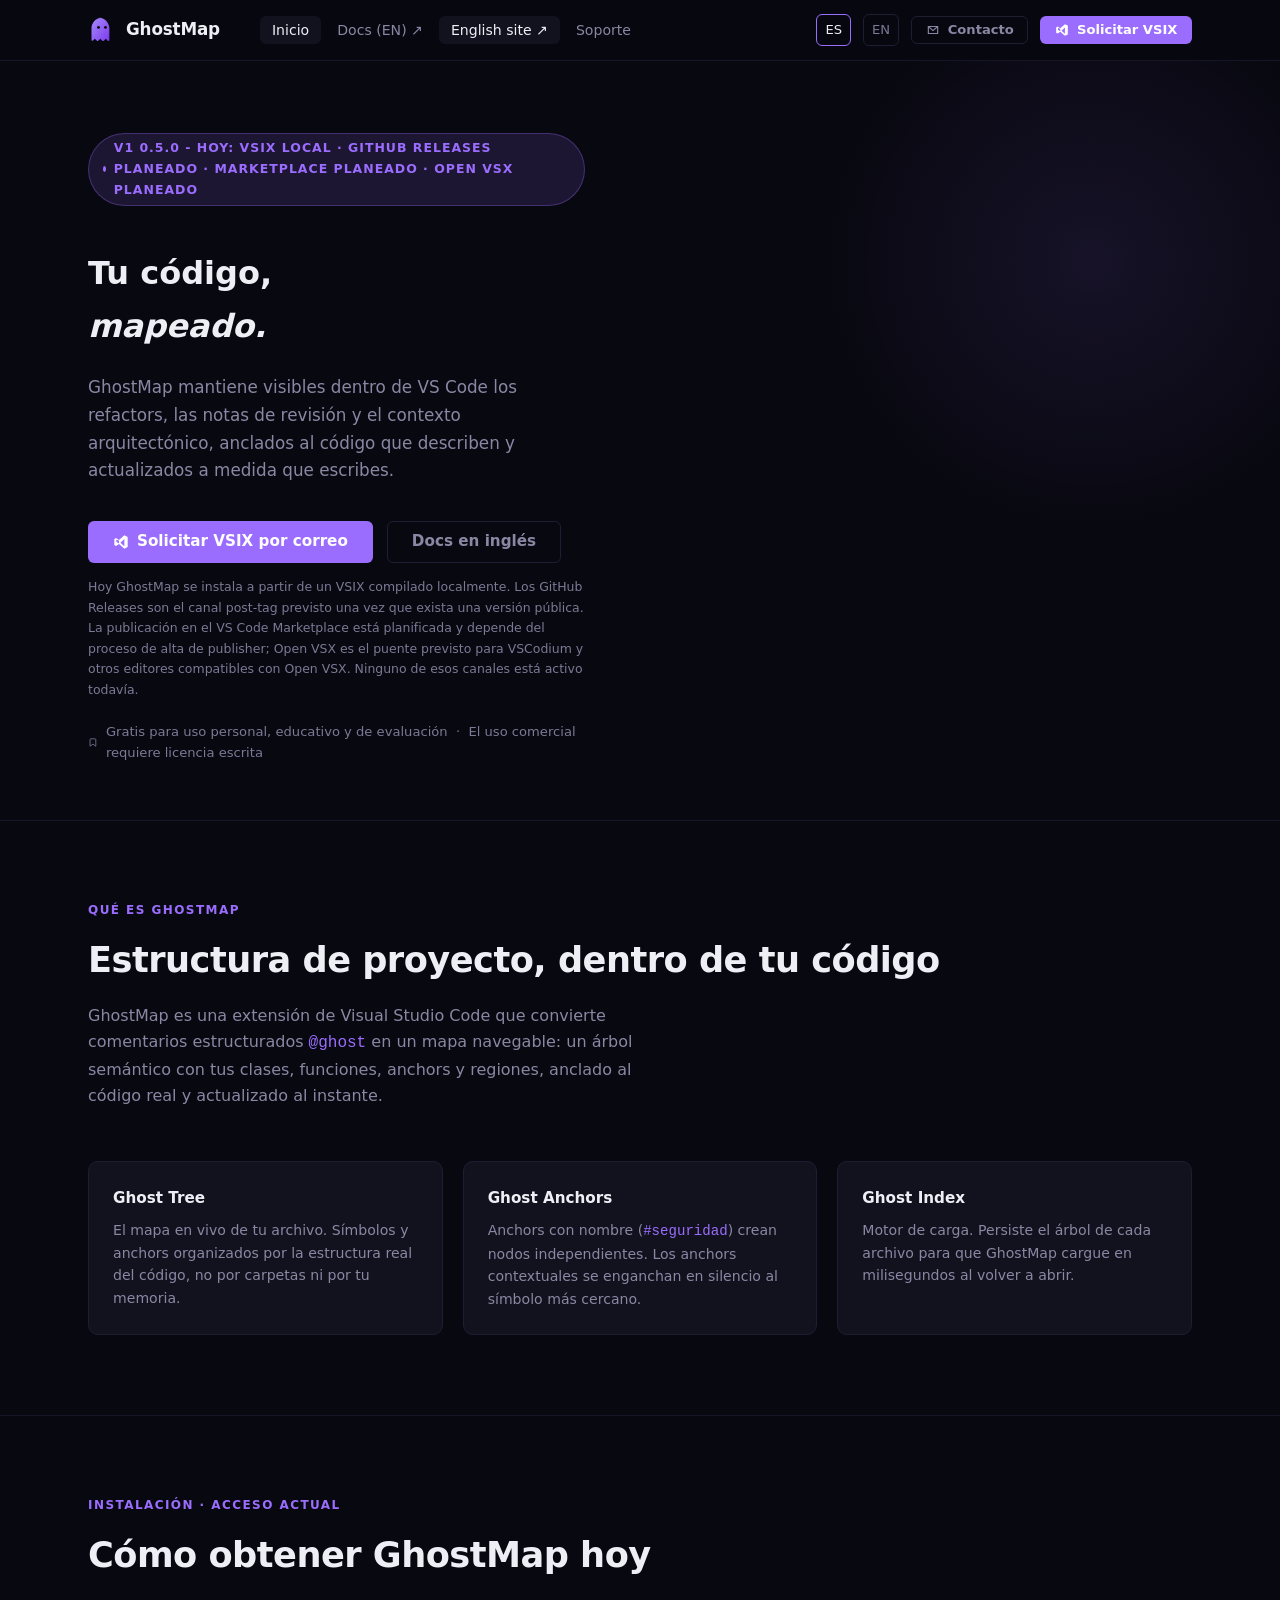
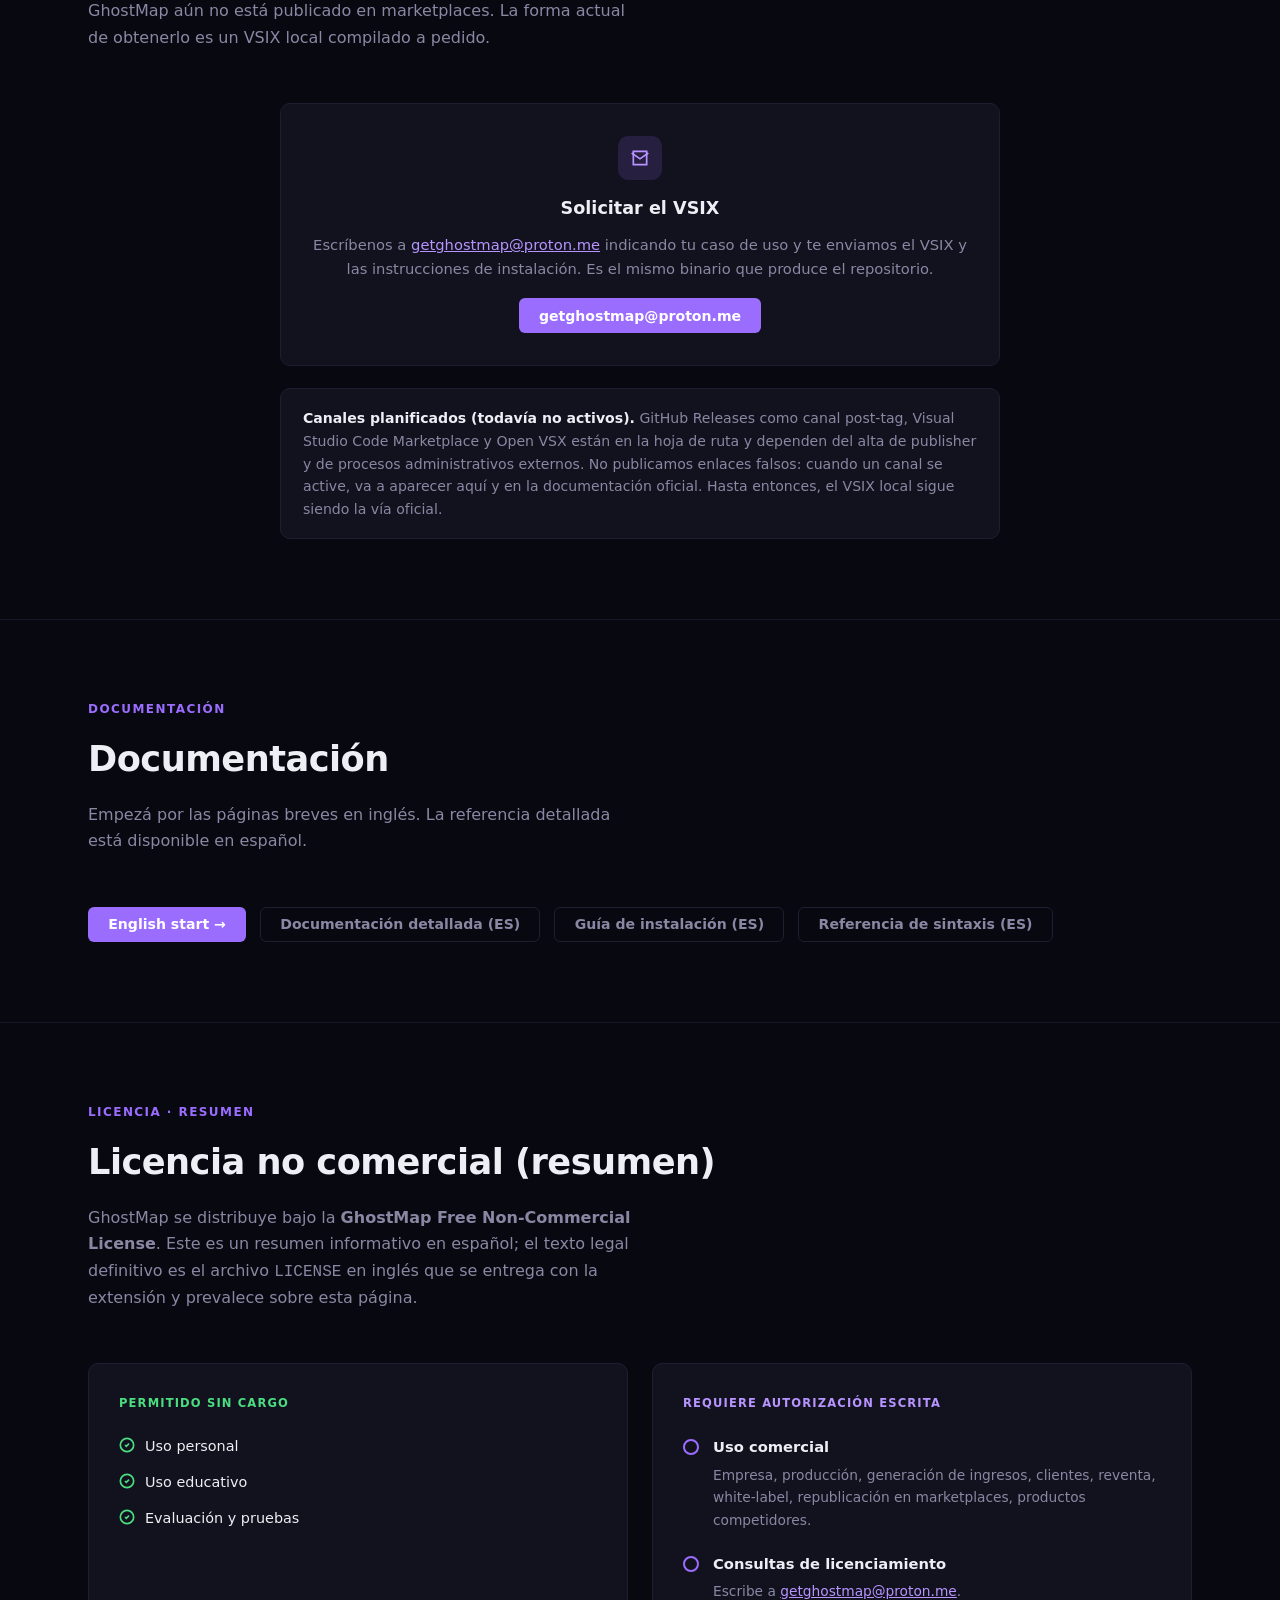
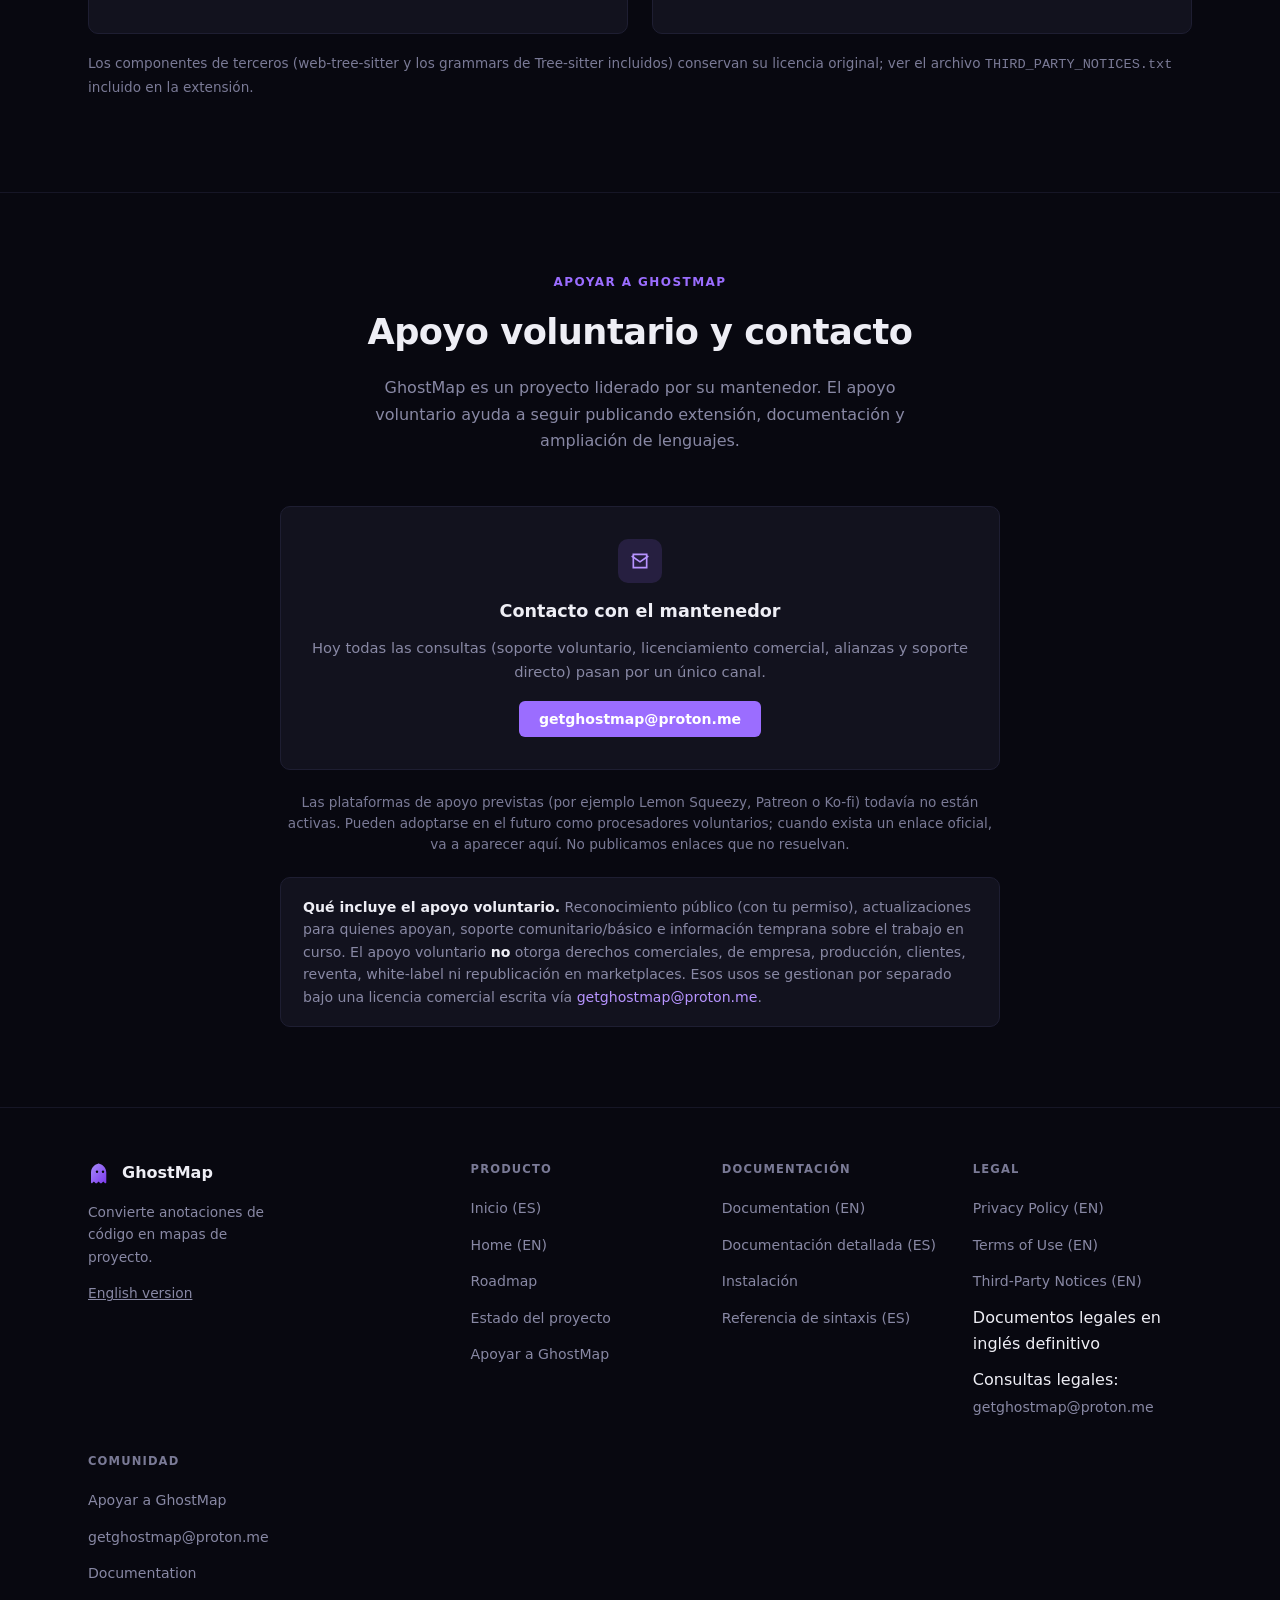
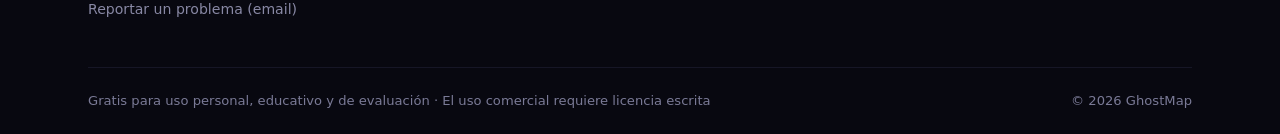
==== commit 44bfdd5f: "chore(publication): make docs CTAs English-first" ====
--- a/es/index.html
+++ b/es/index.html
@@ -47,7 +47,7 @@
     <nav>
       <ul class="nav__links" id="primary-nav">
         <li><a href="index.html">Inicio</a></li>
-        <li><a href="https://ghostmap-docs.vercel.app/" target="_blank" rel="noopener">Documentación ↗</a></li>
+        <li><a href="https://ghostmap-docs.vercel.app/en/overview" target="_blank" rel="noopener">Docs (EN) ↗</a></li>
         <li><a href="../index.html">English site ↗</a></li>
         <li><a href="#soporte">Soporte</a></li>
       </ul>
@@ -89,7 +89,7 @@
             <svg width="16" height="16" viewBox="0 0 24 24" fill="currentColor"><path d="M17 2 9 9 4.5 6 2 7.5v9L4.5 18 9 15l8 7 5-2.4V4.4ZM9 14.2 5 11.5v-3L9 9.8Zm8 4.3-5.9-5.2L17 7.5Z"/></svg>
             Solicitar VSIX por correo
           </a>
-          <a href="https://ghostmap-docs.vercel.app/" class="btn btn--outline btn--lg">Leer la documentación</a>
+          <a href="https://ghostmap-docs.vercel.app/en/overview" class="btn btn--outline btn--lg">Docs en inglés</a>
         </div>
         <p style="margin-top:14px;font-size:0.78rem;color:var(--text-faint);max-width:520px">
           Hoy GhostMap se instala a partir de un VSIX compilado localmente.
@@ -179,20 +179,17 @@
     <div class="container">
       <div class="section__head">
         <div class="section__label">Documentación</div>
-        <h2 class="section__title">Toda la documentación, en español</h2>
-        <p class="section__desc">
-          La documentación detallada de GhostMap está en español: requisitos,
-          instalación, primeros pasos, sintaxis <code style="color:var(--violet)">@ghost</code>,
-          referencia de settings, arquitectura y estado del proyecto.
-          Existe además una sección breve en inglés con un resumen de inicio
-          rápido y la información legal/de soporte.
+        <h2 class="section__title">Documentación</h2>
+        <p class="section__desc">
+          Empezá por las páginas breves en inglés. La referencia detallada está
+          disponible en español.
         </p>
       </div>
       <div style="display:flex;gap:14px;flex-wrap:wrap">
-        <a href="https://ghostmap-docs.vercel.app/" class="btn btn--primary">Documentación (ES) →</a>
-        <a href="https://ghostmap-docs.vercel.app/get-started/instalacion" class="btn btn--outline">Guía de instalación</a>
-        <a href="https://ghostmap-docs.vercel.app/reference/sintaxis" class="btn btn--outline">Referencia de sintaxis</a>
-        <a href="https://ghostmap-docs.vercel.app/en/overview" class="btn btn--outline">English overview ↗</a>
+        <a href="https://ghostmap-docs.vercel.app/en/overview" class="btn btn--primary">English start →</a>
+        <a href="https://ghostmap-docs.vercel.app/" class="btn btn--outline">Documentación detallada (ES)</a>
+        <a href="https://ghostmap-docs.vercel.app/get-started/instalacion" class="btn btn--outline">Guía de instalación (ES)</a>
+        <a href="https://ghostmap-docs.vercel.app/reference/sintaxis" class="btn btn--outline">Referencia de sintaxis (ES)</a>
       </div>
     </div>
   </section>
@@ -305,10 +302,10 @@
       <div class="footer__col">
         <h4>Documentación</h4>
         <ul>
-          <li><a href="https://ghostmap-docs.vercel.app/">Documentación (ES)</a></li>
+          <li><a href="https://ghostmap-docs.vercel.app/en/overview">Documentation (EN)</a></li>
+          <li><a href="https://ghostmap-docs.vercel.app/">Documentación detallada (ES)</a></li>
           <li><a href="https://ghostmap-docs.vercel.app/get-started/instalacion">Instalación</a></li>
-          <li><a href="https://ghostmap-docs.vercel.app/reference/sintaxis">Referencia de sintaxis</a></li>
-          <li><a href="https://ghostmap-docs.vercel.app/en/overview">English overview</a></li>
+          <li><a href="https://ghostmap-docs.vercel.app/reference/sintaxis">Referencia de sintaxis (ES)</a></li>
         </ul>
       </div>
       <div class="footer__col">
@@ -326,7 +323,7 @@
         <ul>
           <li><a href="#soporte">Apoyar a GhostMap</a></li>
           <li><a href="mailto:getghostmap@proton.me">getghostmap@proton.me</a></li>
-          <li><a href="https://ghostmap-docs.vercel.app/">Documentación</a></li>
+          <li><a href="https://ghostmap-docs.vercel.app/en/overview">Documentation</a></li>
           <li><a href="mailto:getghostmap@proton.me">Reportar un problema (email)</a></li>
         </ul>
       </div>
